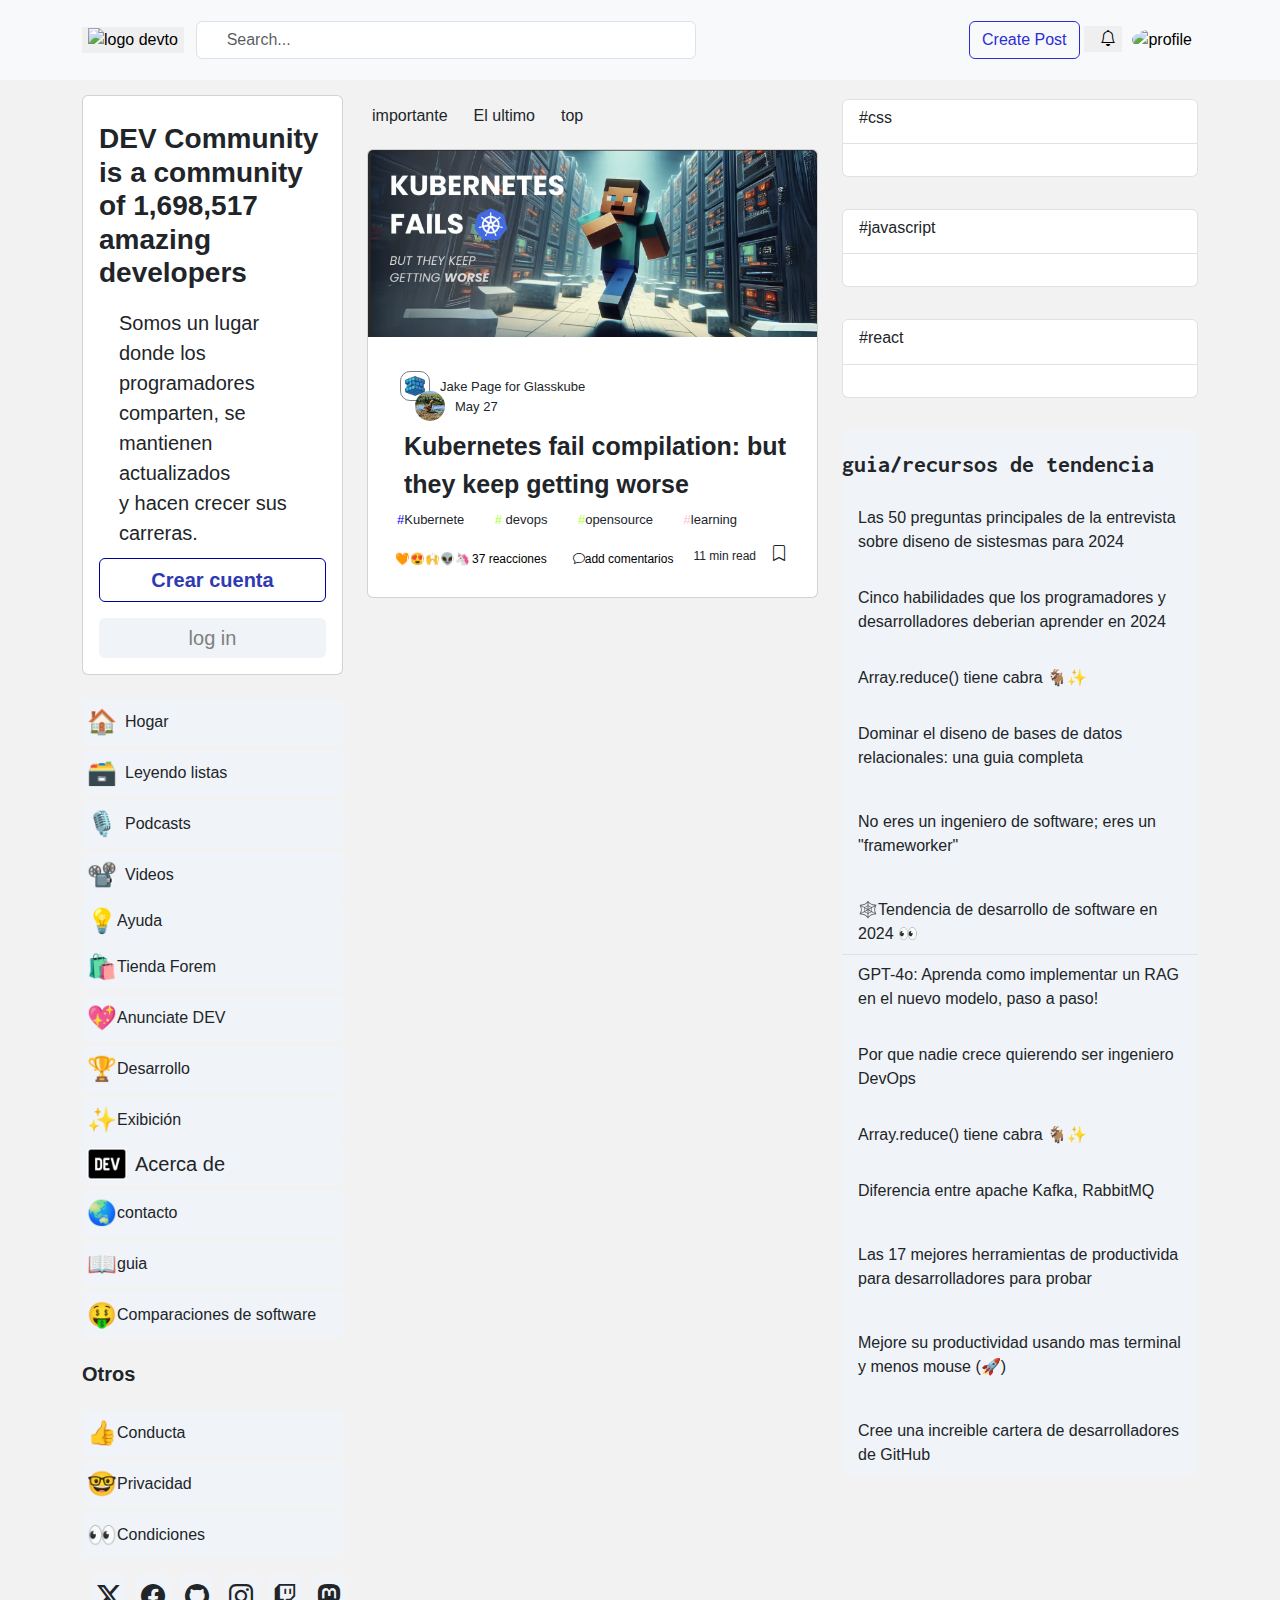
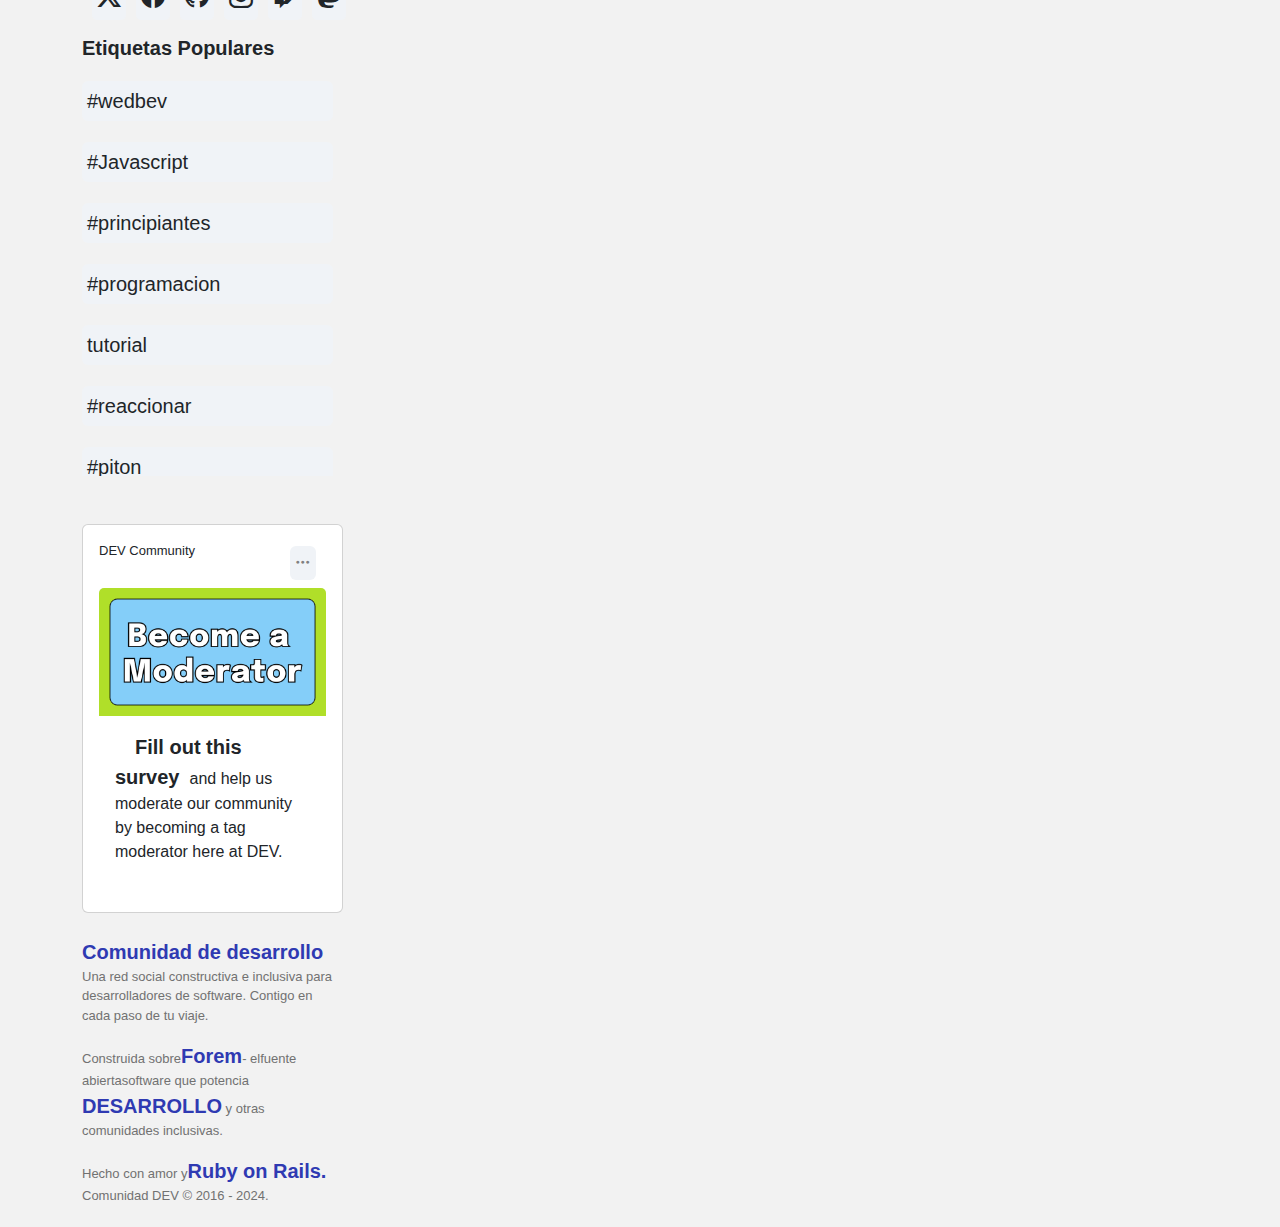
==== loged.html @ 722a1761 "proyecto rejuvenesido nuevo" ====
<!DOCTYPE html>
<html lang="en">

<head>
    <meta charset="UTF-8">
    <meta name="viewport" content="width=device-width, initial-scale=1.0">
    <link href="https://cdn.jsdelivr.net/npm/bootstrap@5.3.3/dist/css/bootstrap.min.css" rel="stylesheet"
        integrity="sha384-QWTKZyjpPEjISv5WaRU9OFeRpok6YctnYmDr5pNlyT2bRjXh0JMhjY6hW+ALEwIH" crossorigin="anonymous" />
    <!--Icon de bootstrap-->
    <link rel="stylesheet" href="https://cdn.jsdelivr.net/npm/bootstrap-icons@1.11.3/font/bootstrap-icons.min.css">
    <!--font google-->
    <link rel="preconnect" href="https://fonts.googleapis.com">
    <link rel="preconnect" href="https://fonts.gstatic.com" crossorigin>
    <link href="https://fonts.googleapis.com/css2?family=Inconsolata:wght@200..900&display=swap" rel="stylesheet">
    <!--css-->
    <link rel="stylesheet" href="./css/styles.css">
    <title>Dev to</title>
</head>

<body>
    <header class="navComponent">
        <nav class="navbar navbar-expand-lg bg-body-tertiary fixed-top ">
            <div class="container d-flex justify-content between">
                <div class="container-group1">
                    <div class="container-group1__search d-flex align-items-center">
                        <button class="btn-logo"><img class="imgLogo"
                                src="https://media.dev.to/cdn-cgi/image/quality=100/https://dev-to-uploads.s3.amazonaws.com/uploads/logos/resized_logo_UQww2soKuUsjaOGNB38o.png"
                                alt="
              logo devto"></button>
                        <nav class="navbar bg-body-tertiary">
                            <div class="container-fluid d-flex align-items-center">
                                <form class="d-flex">
                                    <a href="./searchinLoged.html" class="text-decoration-none"><input
                                            class="form-control me-2 d-none d-sm-block " type="     text"
                                            placeholder="    Search..." aria-label="Search"></a>
                                </form>
                            </div>
                        </nav>

                    </div>
                </div>
                <div class="container-group2">
                    <a href="./PostRoy/Post.html"><button type="button"
                            class="btn btn-outline-primary btn-underline">Create Post</button></a>

                    <button class="btn-notifications">
                        <i class="bi bi-bell"></i>
                    </button>
                    <button class="btn-profile"><img class="imgProfile"
                            src="https://randomuser.me/api/portraits/women/23.jpg" alt="profile">
                    </button>
                </div>
            </div>
        </nav>
    </header>
    <div class="container">
        <div class="row">
            <div class="col-md-3  d-none d-md-block mt-1">
                <div class="card card-hero-1 mt-3">

                    <div class="card-body">
                        <h5 class="card-title fw-bold fs-3">DEV Community is a community of 1,698,517 amazing
                            developers
                        </h5>
                        <p class="card-text fs-5 font-weight-normal texto-bold" id="texto-parrafo-hove">Somos un lugar
                            donde los
                            programadores
                            comparten, se
                            mantienen
                            actualizados <br> y
                            hacen crecer sus carreras.</p>
                        <a href="#" class="btn btn-outline-primary w-100 fw-bold fs-5" id="boton-card-1">Crear
                            cuenta</a>
                        <button type="button" class="btn btn-outline-primary w-100 border-0 mt-3 fs-5"
                            id="boton-card-2">log
                            in</button>

                    </div>
                </div>

                <div class="card border-0 mt-4" id="card-aside-left">
                    <div class=" card-body p-0">
                        <button type="button"
                            class="btn btn-outline-primary border-0 w-100 mt-0 d-flex align-items-center"
                            id="boton-card-2">
                            <p class="mb-0 me-2 fs-4">🏠</p> <span class="text-dark">Hogar</span>
                        </button>
                        <button type="button" class="btn btn-outline-primary border-0 w-100 d-flex align-items-center"
                            id="boton-card-2">
                            <p class="mb-0 me-2 fs-4">🗃️</p><span class="text-dark">Leyendo listas</span>
                        </button>
                        <button type="button" class="btn btn-outline-primary border-0 w-100 d-flex align-items-center"
                            id="boton-card-2">
                            <p class="mb-0 me-2 fs-4">🎙️</p><span class="text-dark">Podcasts</span>
                        </button>
                        <button type="button" class="btn btn-outline-primary border-0 w-100 d-flex align-items-center"
                            id="boton-card-2">
                            <p class="mb-0 me-2 fs-4">📽️</p><span class="text-dark">Videos</span>
                        </button>
                        <button type="button"
                            class="btn btn-outline-primary border-0 w-100 mt-0 d-flex align-items-center"
                            id="boton-card-2">
                            <p class="mb-0 fs-4">💡</p><span class="text-dark">Ayuda</span>
                        </button>
                        <button type="button"
                            class="btn btn-outline-primary border-0 w-100 mt-0 d-flex align-items-center"
                            id="boton-card-2">
                            <p class="mb-0 fs-4">🛍️</p><span class="text-dark">Tienda Forem</span>
                        </button>
                        <button type="button" class="btn btn-outline-primary border-0 w-100 d-flex align-items-center"
                            id="boton-card-2">
                            <p class="mb-0 fs-4">💖</p><span class="text-dark">Anunciate DEV</span>
                        </button>
                        <button type="button" class="btn btn-outline-primary border-0 w-100 d-flex align-items-center"
                            id="boton-card-2">
                            <p class="mb-0 fs-4">🏆</p><span class="text-dark">Desarrollo</span>
                        </button>
                        <button type="button" class="btn btn-outline-primary border-0 w-100 d-flex align-items-center"
                            id="boton-card-2">
                            <p class="mb-0 fs-4">✨</p><span class="text-dark">Exibición</span>
                        </button>
                        <button type="button"
                            class="btn btn-outline-primary border-0 w-100 mt-0 d-flex align-items-center"
                            id="boton-card-2">
                            <img class="img-fluid me-2" src="./img/resized_logo.png" alt="" width="40"><span
                                class="text-dark fs-5">Acerca
                                de</span>
                        </button>
                        <button type="button" class="btn btn-outline-primary border-0 w-100 d-flex align-items-center"
                            id="boton-card-2">
                            <p class="mb-0 fs-4">🌏</p><span class="text-dark">contacto</span>
                        </button>
                        <button type="button" class="btn btn-outline-primary border-0 w-100 d-flex align-items-center"
                            id="boton-card-2">
                            <p class="mb-0 fs-4">📖</p><span class="text-dark">guia</span>
                        </button>
                        <button type="button" class="btn btn-outline-primary border-0 w-100 d-flex align-items-center"
                            id="boton-card-2">
                            <p class="mb-0 fs-4">🤑</p><span class="text-dark">Comparaciones de software</span>
                        </button>
                        <h6 class="fw-bold mt-4 mb-4 fs-5">Otros</h6>
                        <button type="button" class="btn btn-outline-primary border-0 w-100 d-flex align-items-center"
                            id="boton-card-2">
                            <p class="mb-0 fs-4">👍</p><span class="text-dark">Conducta</span>
                        </button>
                        <button type="button" class="btn btn-outline-primary border-0 w-100 d-flex align-items-center"
                            id="boton-card-2">
                            <p class="mb-0 fs-4">🤓</p><span class="text-dark">Privacidad</span>
                        </button>
                        <button type="button" class="btn btn-outline-primary border-0 w-100 d-flex align-items-center"
                            id="boton-card-2">
                            <p class="mb-0 fs-4">👀</p><span class="text-dark">Condiciones</span>
                        </button>
                        <!-- Icom-->
                        <div class="d-flex mt-3">
                            <i
                                class="bi bi-social-media bi-twitter-x btn-outline-primary border-0 btn text-dark fs-4"></i>
                            <i
                                class=" bi bi-social-media bi-facebook btn-outline-primary border-0 btn text-dark fs-4"></i>
                            <i class="bi bi-social-media bi-github btn-outline-primary border-0 btn text-dark fs-4"></i>
                            <i
                                class="bi bi-social-media bi-instagram btn-outline-primary border-0 btn text-dark fs-4"></i>
                            <i class="bi bi-social-media bi-twitch btn-outline-primary border-0 btn text-dark fs-4"></i>
                            <i
                                class="bi bi-social-media bi-mastodon btn-outline-primary border-0 btn text-dark fs-4"></i>
                        </div>
                        <!--Popular Tag -->
                        <h6 class="fw-bold mt-3 mb-3 fs-5">Etiquetas Populares</h6>

                        <div class="overflow-auto d-flex flex-column " style="max-height: 400px" data-bs-spy="scroll">
                            <p class="btn btn-outline-primary border-0 rounded text-start text-dark fs-5"
                                id="boton-card-2">#wedbev
                            </p>
                            <p class="btn btn-outline-primary border-0 rounded text-start text-dark fs-5"
                                id="boton-card-2">
                                #Javascript</p>
                            <p class="btn btn-outline-primary border-0 rounded text-start text-dark fs-5"
                                id="boton-card-2">
                                #principiantes
                            </p>
                            <p class="btn btn-outline-primary border-0 rounded text-start text-dark fs-5"
                                id="boton-card-2">
                                #programacion
                            </p>
                            <p class="btn btn-outline-primary border-0 rounded text-start text-dark fs-5"
                                id="boton-card-2">tutorial
                            </p>
                            <p class="btn btn-outline-primary border-0 rounded text-start text-dark fs-5"
                                id="boton-card-2">
                                #reaccionar</p>
                            <p class="btn btn-outline-primary border-0 rounded text-start text-dark fs-5"
                                id="boton-card-2">#piton</p>
                            <p class="btn btn-outline-primary border-0 rounded text-start text-dark fs-5"
                                id="boton-card-2">#ai</p>
                            <p class="btn btn-outline-primary border-0 rounded text-start text-dark fs-5"
                                id="boton-card-2">
                                #producttividad
                            </p>
                            <p class="btn btn-outline-primary border-0 rounded text-start text-dark fs-5"
                                id="boton-card-2">#devops
                            </p>
                            <p class="btn btn-outline-primary border-0 rounded text-start text-dark fs-5"
                                id="boton-card-2">#fuente
                                abierta
                            </p>
                            <p class="btn btn-outline-primary border-0 rounded text-start text-dark fs-5"
                                id="boton-card-2">#aws</p>
                            <p class="btn btn-outline-primary border-0 rounded text-start text-dark fs-5"
                                id="boton-card-2">#conversar
                            </p>
                            <p class="btn btn-outline-primary border-0 rounded text-start text-dark fs-5"
                                id="boton-card-2">
                                #mecanografia
                            </p>
                            <p class="btn btn-outline-primary border-0 rounded text-start text-dark fs-5"
                                id="boton-card-2">#css</p>
                            <p class="btn btn-outline-primary border-0 rounded text-start text-dark fs-5"
                                id="boton-card-2">#carrera
                            </p>
                            <p class="btn btn-outline-primary border-0 rounded text-start text-dark fs-5"
                                id="boton-card-2">#nodo</p>
                            <p class="btn btn-outline-primary border-0 rounded text-start text-dark fs-5"
                                id="boton-card-2">
                                #aprendiendo
                            </p>
                            <p class="btn btn-outline-primary border-0 rounded text-start text-dark fs-5"
                                id="boton-card-2">#noticias
                            </p>
                            <p class="btn btn-outline-primary border-0 rounded text-start text-dark fs-5"
                                id="boton-card-2">
                                #aprendiendo
                                automatico</p>
                            <p class="btn btn-outline-primary border-0 rounded text-start text-dark fs-5"
                                id="boton-card-2">#java</p>
                            <p class="btn btn-outline-primary border-0 rounded text-start text-dark fs-5"
                                id="boton-card-2">#wedbev
                            </p>
                            <p class="btn btn-outline-primary border-0 rounded text-start text-dark fs-5"
                                id="boton-card-2">#base de
                                datos
                            </p>
                            <p class="btn btn-outline-primary border-0 rounded text-start text-dark fs-5"
                                id="boton-card-2">#nube</p>
                            <p class="btn btn-outline-primary border-0 rounded text-start text-dark fs-5"
                                id="boton-card-2">
                                #desarrollo</p>
                            <p class="btn btn-outline-primary border-0 rounded text-start text-dark fs-5"
                                id="boton-card-2">#interfas
                            </p>
                            <p class="btn btn-outline-primary border-0 rounded text-start text-dark fs-5"
                                id="boton-card-2">#ciencia
                                de
                                datos</p>
                            <p class="btn btn-outline-primary border-0 rounded text-start text-dark fs-5"
                                id="boton-card-2">#prueba
                            </p>
                            <p class="btn btn-outline-primary border-0 rounded text-start text-dark fs-5"
                                id="boton-card-2">
                                #siguientejs
                            </p>
                            <p class="btn btn-outline-primary border-0 rounded text-start text-dark fs-5"
                                id="boton-card-2">#github
                            </p>
                            <p class="btn btn-outline-primary border-0 rounded text-start text-dark fs-5"
                                id="boton-card-2">#php</p>
                        </div>
                        <!--card dev community-->
                        <div class="card p-3 mb-4 mt-5">
                            <div class="d-flex justify-content-between mt-0">
                                <p class="fw-300-C-D">DEV Community</p>
                                <i class="bi bi-three-dots btn btn-outline-primary border-0 mb-2" id="boton-card-2"></i>
                            </div>
                            <img src="./img/become-a-moderatro.png" class="card-img-top" alt="Become a moderator">
                            <div class="card-body">
                                <p><span class="card-text fs-5 fw-bold">Fill
                                        out this
                                        survey</span><span class="" id="texto-parrafo-hove">and
                                        help us moderate
                                        our community by becoming a tag moderator here at DEV. </span></p>

                            </div>
                        </div>

                        <div class="card-body p-0" id="card-aside-left">
                            <p class="card-text-hero-4-card-2" id="color-parrafo"><span class="fw-bold fs-5"
                                    id="fw-color-fuerte">Comunidad de
                                    desarrollo</span> Una red social
                                constructiva e inclusiva para desarrolladores de software. Contigo en cada paso
                                de tu viaje.</p>
                            <p class="card-text-hero-4-card-2" id="color-parrafo">Construida sobre<span
                                    class="fw-bold fs-5" id="fw-color-fuerte">Forem</span>- elfuente
                                abiertasoftware que potencia <span class="fw-bold fs-5"
                                    id="fw-color-fuerte">DESARROLLO</span> y otras
                                comunidades
                                inclusivas.</p>
                            <p class="card-text-hero-4-card-2" id="color-parrafo">Hecho con amor y<span
                                    class="fw-bold fs-5" id="fw-color-fuerte">Ruby
                                    on
                                    Rails.</span> Comunidad
                                DEV © 2016 - 2024.</p>
                        </div>
                    </div>
                </div>

            </div>

            <div class="col-lg-5">
                <div class=" d-flex text-center gap-3 mt-4">
                    <p class="hero-hover-palabras" id="importante">importante</p>
                    <p class="hero-hover-palabras" id="el-ultimo">El ultimo</p>
                    <p class="hero-hover-palabras" id="top">top</p>

                </div>
                <div class="card mb-3" id="card-ocultar">
                    <img id="image-importante" src="./img/kubernete.png" class="card-img-top" alt="...">
                    <img id="image-el-ultimo" src="./img/dev-card-morada.png" class="card-img-top hidden" alt="...">
                    <div class="card-body">
                        <div class="hero-card-superposicionar">
                            <div class="card-body d-flex justify-content-start align-items-center ">
                                <img class="hero-image-badge" src="./img/perfil/cuadro-com_uploads_organizat.png"
                                    alt="">
                                <h5 class="card-title">Jake Page <span>for</span> Glasskube</h5>
                            </div>
                            <div class="card-body car-body-perfil d-flex justify-content-start align-items-center ">
                                <img class="hero-imagen-perfil " src="./img/perfil/pexels-adreyat-1.jpg" alt="">
                                <h5 class="card-title">May 27</h5>
                            </div>

                        </div>

                        <p class="card-text">
                            Kubernetes fail compilation: but they keep getting worse
                        </p>

                        <div class="hero-hastah">
                            <button type="button" class="btn btn-custom"><span class="azul">#</span>Kubernete</button>
                            <button type="button" class="btn btn-custom"><span class="verde">#</span> devops</button>
                            <button type="button" class="btn btn-custom"><span class="verde">#</span>opensource</button>
                            <button type="button" class="btn btn-custom"><span class="rosado">#</span>learning</button>
                        </div>

                        <div class="hero-caras-animaciones d-flex justify-content-center align-items-center ">
                            <button type="button" class="btn btn-secondary btn-lg ">
                                <div class="d-flex justify-content-center align-items-center">
                                    <p class="hero-emogi mb-0">&#129505;</p>
                                    <p class="hero-emogi-2 mb-0">😍</p>
                                    <p class="hero-emogi-2 mb-0"> &#128588;</p>
                                    <p class="hero-emogi-2 mb-0">👽</p>
                                    <p class="hero-emogi-2 mb-0 hero-espacio-left">🦄</p>37
                                    reacciones
                                </div>
                            </button>
                            <button type="button" class="btn btn-secondary btn-lg d-flex">
                                <i class="bi bi-chat"></i>add comentarios</button>
                            <div class="hero-minute d-flex justify-content-center ms-auto">

                                <p class="hero-11">11 min read</p>
                                <i class="icon-book bi bi-bookmark"></i>
                            </div>
                        </div>

                    </div>
                </div>

                <div id="card-container">

                </div>
            </div>

            <div class="hashtagList col-md-4 d-md-block d-none mt-0">
                <div class="cardList" id="ccsPosts">
                    <ul class="list-group">
                        <li class="list-group-item">
                            <h6>#css</h6>
                        </li>
                        <li class="list-group-item">
                            <a href="" id="ccsList"></a>
                            <p id="commentsList"></p>
                        </li>

                    </ul>
                </div>


                <div class="cardList" id="javascriptPosts">
                    <ul class="list-group">
                        <li class="list-group-item">
                            <h6>#javascript</h6>
                        </li>
                        <li class="list-group-item">
                            <a href="" id="javascriptList"></a>
                            <p id="commentsList"></p>
                        </li>
                    </ul>
                </div>
                <div class="cardList" id="reactPosts">
                    <ul class="list-group">
                        <li class="list-group-item">
                            <h6>#react</h6>
                        </li>
                        <li class="list-group-item">
                            <a href="" id="reactList"></a>
                            <p id="commentsList"></p>
                        </li>
                    </ul>
                </div>
                <!--aside right si fondo ni border-->

                <div class="">
                    </ul>
                    <ul class="list-group list-group-hero-2 border-0">
                        <p class="font-inconsolas fw-bold mt-3 fs-4">guia/recursos de tendencia</p>
                        <li class="list-group-item lista-group-item-hero-2 border-0"><span
                                class="list-gruop-hover fs-6">Las 50
                                preguntas
                                principales
                                de
                                la entrevista sobre diseno de sistesmas para 2024</span>

                        </li>
                        <li class="list-group-item lista-group-item-hero-2 border-0 mt-3"><span
                                class="list-gruop-hover fs-6">Cinco
                                habilidades que los programadores y desarrolladores
                                deberian aprender en 2024</span>
                        </li>
                        <li class="list-group-item lista-group-item-hero-2 border-0 mt-3"><span
                                class="list-gruop-hover fs-6">Array.reduce() tiene cabra 🐐✨</span>
                        </li>
                        <li class="list-group-item lista-group-item-hero-2 border-0 mt-3"><span
                                class="list-gruop-hover fs-6">Dominar el diseno de bases de datos relacionales: una guia
                                completa</span>
                        </li>
                        <li class="list-group-item lista-group-item-hero-2 border-0 mt-4"><span
                                class="list-gruop-hover fs-6">No
                                eres un ingeniero de software; eres un
                                "frameworker"</span>
                        </li>
                        <li class="list-group-item lista-group-item-hero-2 border-0 mt-4 border-bottom"><span
                                class="list-gruop-hover fs-6">🕸️Tendencia de desarrollo de software en 2024 👀</span>
                        </li>
                        <span class=""></span>
                    </ul>
                    <div class="">
                        <ul class="list-group list-group-hero-2 border-0">
                            <li class="list-group-item lista-group-item-hero-2 border-0"><span
                                    class="list-gruop-hover fs-6">GPT-4o:
                                    Aprenda como implementar un RAG en el nuevo
                                    modelo, paso a paso!</span>

                            </li>
                            <li class="list-group-item lista-group-item-hero-2 border-0 mt-3"><span
                                    class="list-gruop-hover fs-6">Por
                                    que nadie crece quierendo ser ingeniero
                                    DevOps</span>
                            </li>
                            <li class="list-group-item lista-group-item-hero-2 border-0 mt-3"><span
                                    class="list-gruop-hover fs-6">Array.reduce() tiene cabra 🐐✨</span>
                            </li>
                            <li class="list-group-item lista-group-item-hero-2 border-0 mt-3"><span
                                    class="list-gruop-hover fs-6">Diferencia entre apache Kafka, RabbitMQ</span>
                            </li>
                            <li class="list-group-item lista-group-item-hero-2 border-0 mt-4"><span
                                    class="list-gruop-hover fs-6">Las
                                    17 mejores herramientas de productivida para
                                    desarrolladores para probar</span>
                            </li>
                            <li class="list-group-item lista-group-item-hero-2 border-0 mt-4"><span
                                    class="list-gruop-hover fs-6">Mejore su productividad usando mas terminal y menos
                                    mouse (🚀)</span>
                            </li>
                            <li class="list-group-item lista-group-item-hero-2 border-0 mt-4"><span
                                    class="list-gruop-hover fs-6">Cree
                                    una increible cartera de desarrolladores de
                                    GitHub</span>
                            </li>
                        </ul>
                    </div>


                </div>

            </div>


        </div>


        <script src="https://cdn.jsdelivr.net/npm/bootstrap@5.3.3/dist/js/bootstrap.bundle.min.js"
            integrity="sha384-YvpcrYf0tY3lHB60NNkmXc5s9fDVZLESaAA55NDzOxhy9GkcIdslK1eN7N6jIeHz"
            crossorigin="anonymous"></script>
        <script src="./js/main.js" type="module"></script>
        <script src="./js/botones.js"></script>
        <script src="./js/module.js" type="module"></script>
</body>

</html>
---- css/styles.css ----
body {
  background-color: rgb(242, 242, 242);
  font-family: "Noto Sans", sans-serif;
  margin-top: 70px;
}

.container {
  padding-top: 5px;
  padding-bottom: 5px;
}

.navbar {
  margin-bottom: 0;
}

.btn-outline-secondary {
  background-color: white;
  color: rgb(113, 113, 113);
  border: 1px solid rgb(228, 223, 223);
  -webkit-transition: all 0.3s ease;
  transition: all 0.3s ease;
}

.btn-outline-secondary:hover {
  border: 1px solid black;
  background-color: white;
}

.fw-bold1 {
  font-size: 20px;
  margin-right: 400px;
  color: black;
  -webkit-transition: all 0.1s ease;
  transition: all 0.1s ease;
}
.fw-bold1 .span1 {
  color: rgb(113, 113, 113);
  font-size: 16px;
  font-weight: 400;
}

.fw-bold1:hover {
  border-radius: 10px;
  background-color: rgba(47, 58, 178, 0.2);
  color: rgb(47, 58, 178);
}

.mr-svg {
  margin-right: 4px;
  color: rgb(113, 113, 113);
}

.mr-svg-A {
  margin-left: 4px;
  color: rgb(113, 113, 113);
}

.cls-1 {
  height: 15px;
  width: 15px;
  fill: rgb(113, 113, 113);
}

.form-control {
  width: 500px;
}

.form-control:focus {
  border-color: rgb(44, 45, 215);
  -webkit-box-shadow: none;
          box-shadow: none;
  border-width: 2px;
}

.imgProfile {
  width: 40px;
  height: 40px;
  border-radius: 100%;
}

.imgLogo {
  width: 60px;
  height: 40px;
}

.imgNotifications {
  width: 35px;
  height: 35px;
}

.btn-outline-primary {
  border-color: rgb(44, 44, 215);
  color: rgb(44, 45, 215);
}

.btn-underline:hover {
  text-decoration: underline;
  background-color: rgb(44, 46, 214);
}

.btn-search {
  border-style: none;
}

.btn-notifications {
  border-style: none;
}

.btn-profile {
  border-style: none;
  background: none;
}

.btn-logo {
  border-style: none;
}

.bi {
  margin-left: 10px;
  background-color: transparent;
}

.hashtagList {
  margin-bottom: 1rem;
}

.cardList {
  margin-top: 1.5rem;
  margin-bottom: 2rem;
}
.cardList .list-group .list-group-item a {
  text-decoration: none;
  color: rgb(60, 60, 60);
  font-size: 1rem;
}
.cardList .list-group .list-group-item a:hover {
  color: rgb(0, 0, 157);
}

#commentsList {
  font-size: 0.85rem;
  color: rgb(136, 136, 136);
}
#commentsList:hover {
  color: rgb(136, 136, 136);
}

#texto-parrafo-hove:hover {
  color: rgb(47, 58, 178);
}

.texto-bold {
  font-weight: normal !important;
}

#boton-card-1 {
  background-color: white;
  color: rgb(47, 58, 178);
  border: 1px solid rgb(0, 0, 157);
  -webkit-transition: all 0.3s ease;
  transition: all 0.3s ease;
}

#boton-card-1:hover {
  background-color: rgb(47, 58, 178);
  color: white;
  text-decoration: underline;
}

#boton-card-1:hover {
  color: white;
  text-decoration: underline;
}

#boton-card-1:hover {
  background-color: rgb(47, 58, 178);
  cursor: pointer;
}

#card-aside-left {
  background-color: rgb(242, 242, 242);
}

#boton-card-2 {
  margin-top: 5px;
  margin-right: 10px;
  text-decoration: none;
  padding: 5px;
  color: gray;
  -webkit-transition: background-color 0.3s ease, color 0.3s ease;
  transition: background-color 0.3s ease, color 0.3s ease;
}

#boton-card-2:hover {
  background-color: rgba(47, 58, 178, 0.2);
  color: rgb(47, 58, 178);
}

#boton-card-2:hover {
  text-decoration: underline;
  color: rgb(47, 58, 178);
}

.bi-social-media:hover {
  background-color: rgba(47, 58, 178, 0.2);
  color: rgb(47, 58, 178) !important;
}

#fw-color-fuerte {
  color: rgb(47, 58, 178);
  cursor: pointer;
}

#color-parrafo {
  color: rgb(113, 113, 113);
}

.hero-hover-palabras {
  padding: 5px;
  cursor: pointer;
  -webkit-transition: background-color 0.3s ease, color 0.3s ease;
  transition: background-color 0.3s ease, color 0.3s ease;
}

.hover-palabra-active {
  font-weight: bold;
}

.hidden {
  display: none;
}

.hero-hover-palabras:hover {
  background-color: white;
  color: rgb(47, 58, 178);
  border-radius: 10px;
}

.fs-12 {
  font-size: 12px;
}

.btn-extra-sm {
  padding: 4px 8px;
  font-size: 12px;
}

.list-gruop-hover {
  cursor: pointer;
  -webkit-transition: background-color 0.3s ease, color 0.3s ease;
  transition: background-color 0.3s ease, color 0.3s ease;
}

.list-gruop-hover:hover {
  color: rgb(47, 58, 178);
}

.hero-imagen-perfil {
  border-radius: 50%;
  height: 30px;
  width: 30px;
  -o-object-fit: cover;
     object-fit: cover;
  margin-right: 10px;
}

.car-body-perfil {
  margin-top: -45px;
  margin-left: 15px;
  position: absolute;
}

.hero-image-badge {
  height: 30px;
  width: 30px;
  border: 1px solid gray;
  border-radius: 10px;
  margin-right: 10px;
}

.card-title {
  font-size: 13px;
  margin-top: 10px;
}

.card-text {
  font-weight: bold;
  font-size: 25px;
  padding: 10px 10px 10px 20px;
  margin: 0;
}

.card-text {
  cursor: pointer;
  -webkit-transition: background-color 0.3s ease, color 0.3s ease;
  transition: background-color 0.3s ease, color 0.3s ease;
}

.card-text:hover {
  color: rgb(47, 58, 178);
}

.hero-hastah {
  margin-top: -10px;
}
.hero-hastah .btn-custom {
  font-size: 13px;
}

.btn-custom:hover {
  background-color: rgba(47, 58, 178, 0.2);
  border: 1px solid rgb(47, 58, 178);
}

.azul {
  color: blue;
}

.verde {
  color: greenyellow;
}

.rosado {
  color: pink;
}

.btn-custom:hover span {
  text-decoration: underline;
  color: rgb(47, 58, 178);
}

.btn-secondary {
  padding: 0.25rem 0.5rem;
  border: none;
  font-size: 12px;
  font-weight: 400;
  background-color: white;
  color: black;
  cursor: pointer;
  -webkit-transition: background-color 0.3s ease, color 0.3s ease;
  transition: background-color 0.3s ease, color 0.3s ease;
}

.btn-secondary:hover {
  background-color: rgb(231, 228, 228);
}

.hero-emogi-2 {
  border: 1px solid white;
  border-radius: 50%;
  height: 20px;
  width: 20px;
}

.hero-emogi {
  border: 1px solid white;
  border-radius: 50%;
  height: 20px;
  width: 20px;
}

.hero-emogi-2 {
  margin-left: -5px;
}

.hero-11 {
  margin-top: 10px;
  font-size: 12px;
}

.icon-book {
  height: 35px;
  width: 35px;
  border-radius: 50%;
  font-weight: bold;
  padding: 5px;
  margin-left: 10px;
  cursor: pointer;
  -webkit-transition: background-color 0.3s ease, color 0.3s ease;
  transition: background-color 0.3s ease, color 0.3s ease;
}

.icon-book:hover {
  background-color: rgb(231, 228, 228);
}

.hero-3-imagen-perfil {
  margin: 0;
  line-height: 1;
  height: 30px;
  width: 30px;
  -o-object-fit: cover;
     object-fit: cover;
}

.hero-3-title-perfil {
  margin: 0;
  line-height: 1;
  font-size: 14px;
  font-weight: bold;
}

.hero-3-date-perfil {
  margin: 0;
  line-height: 1;
  font-size: 12px;
}

.hero-3-info-hover {
  padding: 5px;
  cursor: pointer;
  -webkit-transition: all 0.3s ease;
  transition: all 0.3s ease;
}

.hero-3-info-hover:hover {
  background-color: rgb(224, 224, 224);
  border-radius: 10px;
}

.her-3-foto-name-date {
  margin: 0;
  line-height: 1;
}

.card-text-hero-4 {
  font-size: 13px;
  font-weight: 600;
}

.card-text-span-hero-4 {
  font-size: 15px;
}

.card-text-hero-4-card-2 {
  color: rgb(113, 113, 113);
  font-size: 13px;
}

.hero-4-card-2 {
  color: rgb(47, 58, 178);
  font-weight: bold;
}

.hero-4-card-3-necati {
  height: 30px;
  width: 30px;
}

.hero-hover-palabras {
  padding: 5px;
  cursor: pointer;
  -webkit-transition: background-color 0.3s ease, color 0.3s ease;
  transition: background-color 0.3s ease, color 0.3s ease;
}

.hover-palabra-active {
  font-weight: bold;
}

.hero-hover-palabras:hover {
  background-color: white;
  color: rgb(47, 58, 178);
  border-radius: 10px;
}

.fs-12 {
  font-size: 12px;
}

.btn-extra-sm {
  padding: 4px 8px;
  font-size: 12px;
}

.list-gruop-hover {
  cursor: pointer;
  -webkit-transition: background-color 0.3s ease, color 0.3s ease;
  transition: background-color 0.3s ease, color 0.3s ease;
}

.list-gruop-hover:hover {
  color: rgb(47, 58, 178);
}

.border-0 {
  background-color: rgb(240, 243, 247);
}

.card-logo-her0-2 {
  height: 30px;
  width: 30px;
  -o-object-fit: cover;
     object-fit: cover;
}

.bi-three-dots {
  cursor: pointer;
  -webkit-transition: background-color 0.3s ease, color 0.3s ease;
  transition: background-color 0.3s ease, color 0.3s ease;
}

.bi-three-dots:hover {
  padding: 5px;
  border-radius: 5px;
  background-color: rgb(231, 225, 225);
}

.fw-300-C-D {
  font-size: 13px;
}

.bi-social-media {
  border-radius: 5px;
  padding: 5px;
  font-size: 20px;
  cursor: pointer;
  -webkit-transition: all 0.3s ease-out;
  transition: all 0.3s ease-out;
}

.bi-social-media:hover {
  background-color: rgba(47, 58, 178, 0.2);
}

.font-inconsolas {
  font-family: "Inconsolata", monospace;
}

.list-group-hero-2 {
  background-color: rgb(240, 243, 247);
}

.lista-group-item-hero-2:hover {
  background-color: white;
}

.color-transparente-movil {
  background-color: rgba(153, 152, 152, 0.5);
  height: 100%;
  padding: 20px;
}/*# sourceMappingURL=styles.css.map */
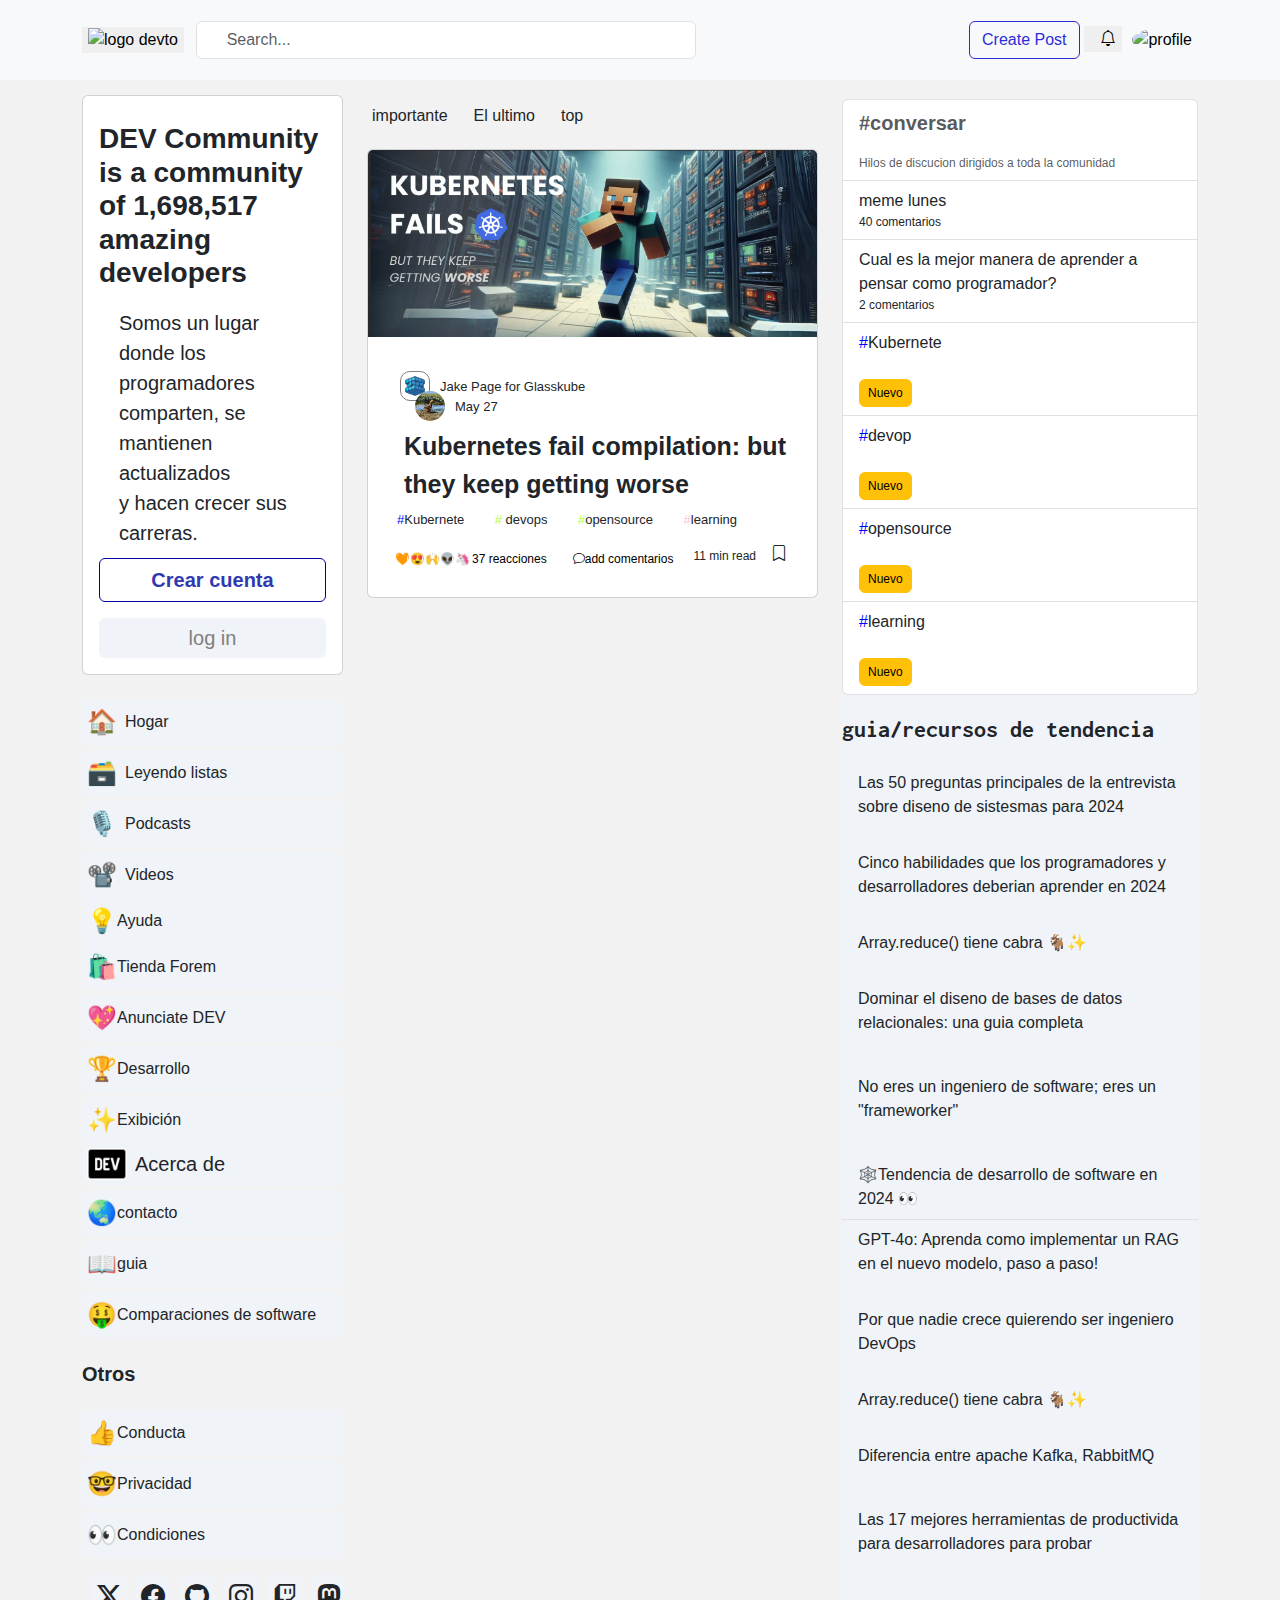
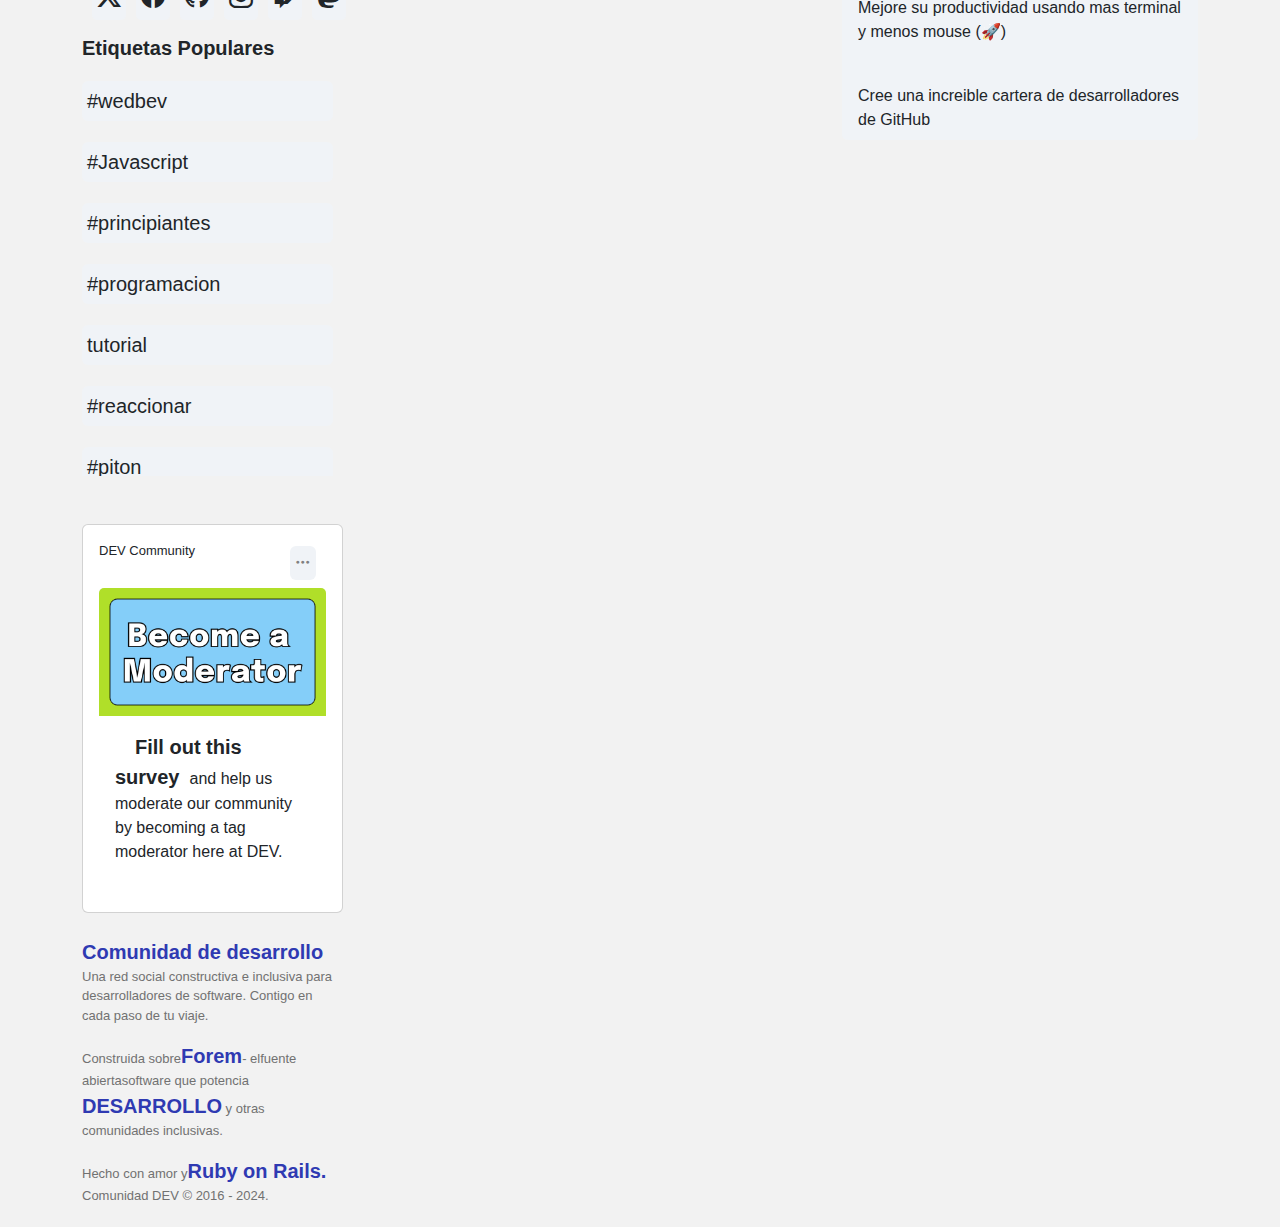
==== commit f1cc0d3e: "nueva actualizacion 23" ====
--- a/loged.html
+++ b/loged.html
@@ -367,43 +367,61 @@
                 </div>
             </div>
 
-            <div class="hashtagList col-md-4 d-md-block d-none mt-0">
-                <div class="cardList" id="ccsPosts">
-                    <ul class="list-group">
-                        <li class="list-group-item">
-                            <h6>#css</h6>
-                        </li>
-                        <li class="list-group-item">
-                            <a href="" id="ccsList"></a>
-                            <p id="commentsList"></p>
-                        </li>
-
-                    </ul>
-                </div>
-
-
-                <div class="cardList" id="javascriptPosts">
-                    <ul class="list-group">
-                        <li class="list-group-item">
-                            <h6>#javascript</h6>
-                        </li>
-                        <li class="list-group-item">
-                            <a href="" id="javascriptList"></a>
-                            <p id="commentsList"></p>
-                        </li>
-                    </ul>
-                </div>
-                <div class="cardList" id="reactPosts">
-                    <ul class="list-group">
-                        <li class="list-group-item">
-                            <h6>#react</h6>
-                        </li>
-                        <li class="list-group-item">
-                            <a href="" id="reactList"></a>
-                            <p id="commentsList"></p>
-                        </li>
-                    </ul>
-                </div>
+            <div class="hashtagList col-md-4 d-md-block d-none mt-0 mt-4">
+
+                <ul class="list-group ">
+
+                    <li class="list-group-item disabled" aria-disabled="true">
+                        <p class="list-gruop-hover fw-bold fs-5 ">#conversar</p>
+                        <p class="fs-12 mb-0">Hilos de discucion dirigidos a toda la comunidad</p>
+                    </li>
+
+                    <li class="list-group-item"><span class="list-gruop-hover fs-6">meme lunes</span>
+                        <p class="fs-12 mb-0">40 comentarios</p>
+                    </li>
+                    <li class="list-group-item"><span class="list-gruop-hover fs-6">Cual es la mejor manera de aprender
+                            a pensar como
+                            programador?</span>
+                        <p class="fs-12 mb-0">2 comentarios</p>
+                    </li>
+                    <li class="list-group-item ">
+                        <div class="row d-flex justify-content-center flex-column ">
+                            <p class="fs-6"><span class="azul">#</span>Kubernete</p>
+                            <div class="col-md-4">
+                                <button type="button" class="btn btn-warning btn-extra-sm mt-2">Nuevo</button>
+                            </div>
+                        </div>
+                    </li>
+                    <li class="list-group-item ">
+                        <div class="row d-flex justify-content-center flex-column">
+                            <p class="fs-6"><span class="azul">#</span>devop</p>
+                            <div class="col-md-4">
+                                <button type="button" class="btn btn-warning btn-extra-sm mt-2">Nuevo</button>
+                            </div>
+                        </div>
+                    </li>
+                    <li class="list-group-item ">
+                        <div class="row d-flex justify-content-center flex-column ">
+                            <p class="fs-6"><span class="azul">#</span>opensource</p>
+                            <div class="col-md-4">
+                                <button type="button" class="btn btn-warning btn-extra-sm mt-2">Nuevo</button>
+                            </div>
+                        </div>
+                    </li>
+                    <li class="list-group-item ">
+                        <div class="row d-flex justify-content-center flex-column ">
+                            <p class="fs-6"><span class="azul">#</span>learning</p>
+                            <div class="col-md-4">
+                                <button type="button" class="btn btn-warning btn-extra-sm mt-2">Nuevo</button>
+                            </div>
+                        </div>
+                    </li>
+
+                </ul>
+
+
+
+
                 <!--aside right si fondo ni border-->
 
                 <div class="">
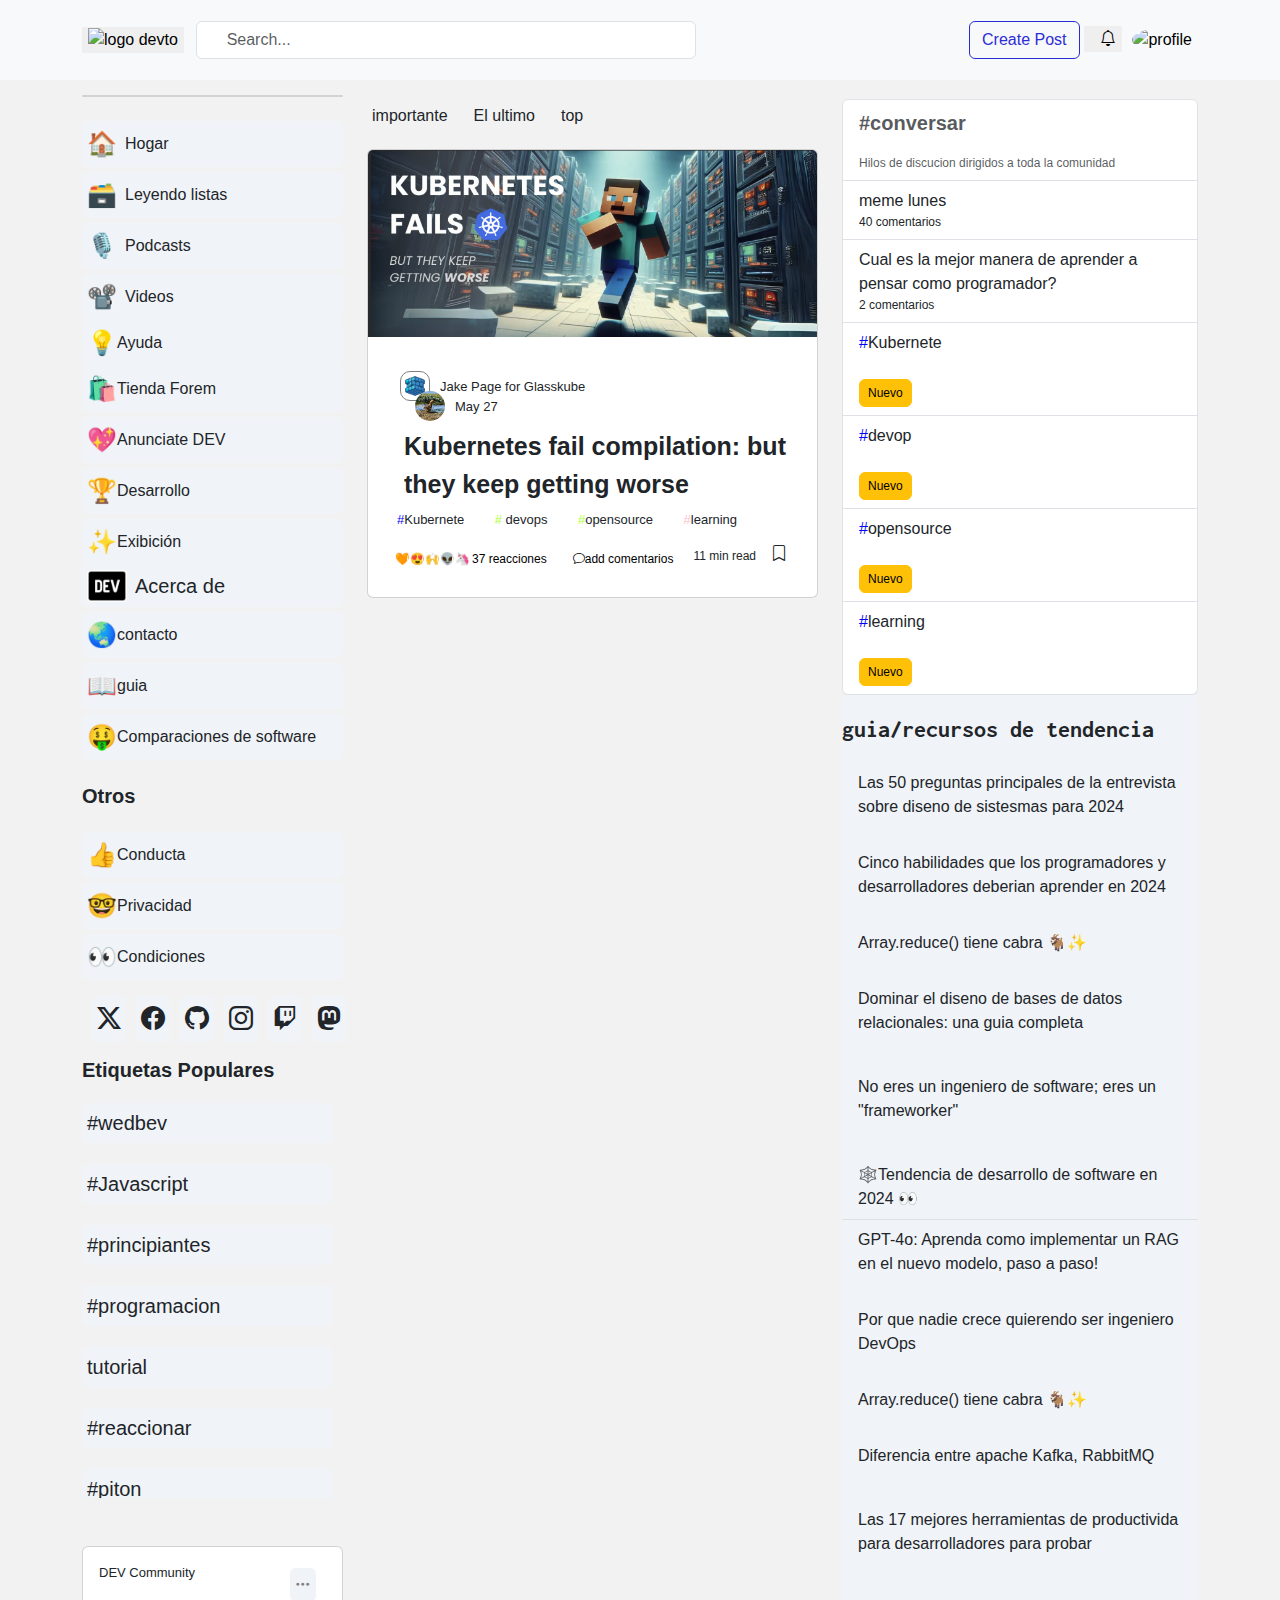
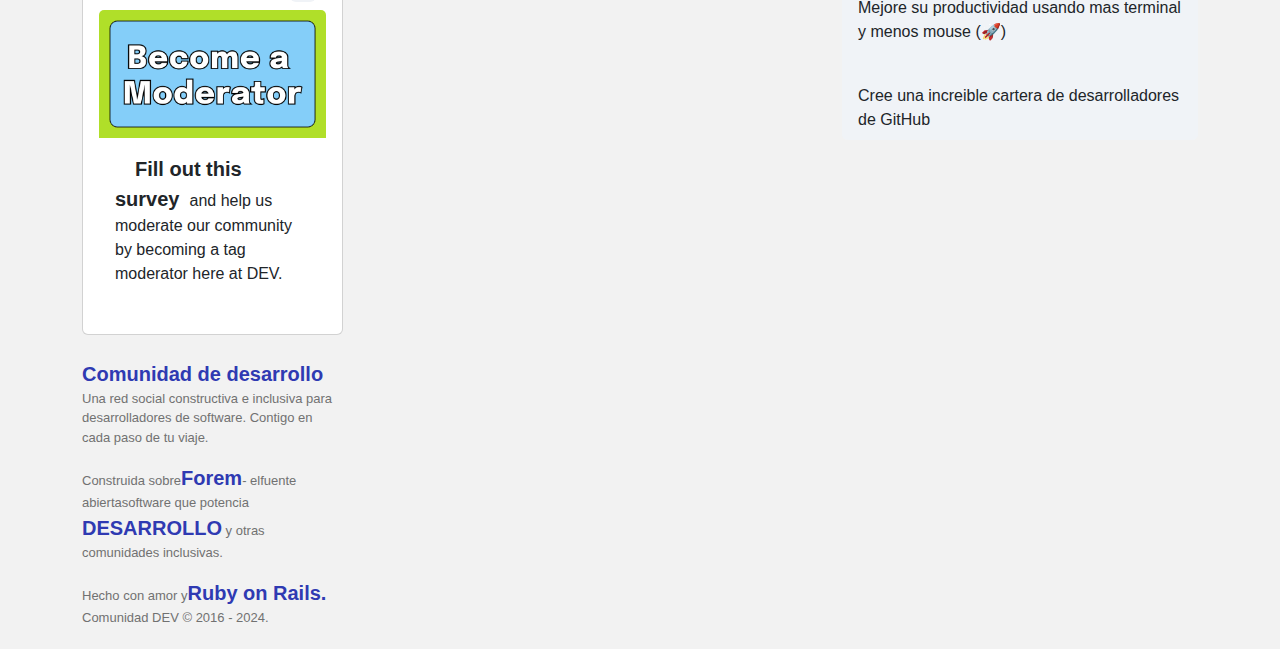
==== commit 5b64f596: "lofed lo que falte" ====
--- a/loged.html
+++ b/loged.html
@@ -58,24 +58,7 @@
             <div class="col-md-3  d-none d-md-block mt-1">
                 <div class="card card-hero-1 mt-3">
 
-                    <div class="card-body">
-                        <h5 class="card-title fw-bold fs-3">DEV Community is a community of 1,698,517 amazing
-                            developers
-                        </h5>
-                        <p class="card-text fs-5 font-weight-normal texto-bold" id="texto-parrafo-hove">Somos un lugar
-                            donde los
-                            programadores
-                            comparten, se
-                            mantienen
-                            actualizados <br> y
-                            hacen crecer sus carreras.</p>
-                        <a href="#" class="btn btn-outline-primary w-100 fw-bold fs-5" id="boton-card-1">Crear
-                            cuenta</a>
-                        <button type="button" class="btn btn-outline-primary w-100 border-0 mt-3 fs-5"
-                            id="boton-card-2">log
-                            in</button>
-
-                    </div>
+
                 </div>
 
                 <div class="card border-0 mt-4" id="card-aside-left">
